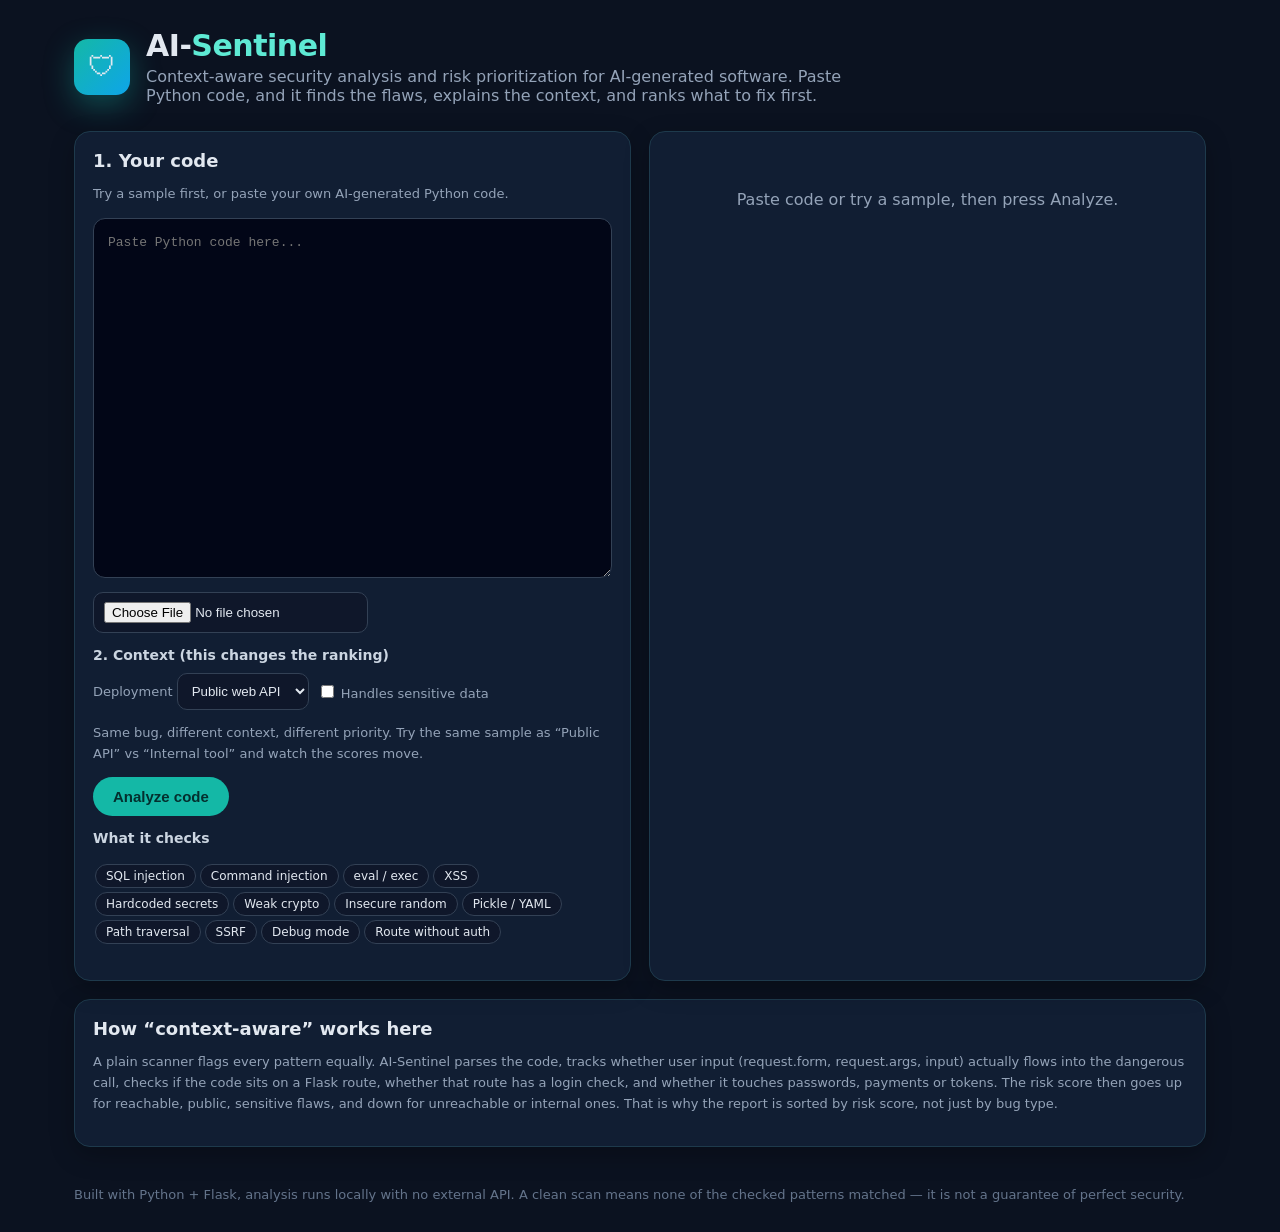
==== templates/index.html @ 087df5a7 "AI-Sentinel: context-aware security analysis and risk prioritization (initial upload)" ====
<!doctype html>
<html lang="en">
<head>
<meta charset="utf-8">
<meta name="viewport" content="width=device-width, initial-scale=1">
<title>AI-Sentinel — Context-Aware Security Analysis</title>
<link rel="stylesheet" href="/static/style.css">
</head>
<body>
<header>
  <div class="logo">🛡</div>
  <div>
    <h1>AI-<span>Sentinel</span></h1>
    <p>Context-aware security analysis and risk prioritization for AI-generated software. Paste Python code, and it finds the flaws, explains the context, and ranks what to fix first.</p>
  </div>
</header>
<div class="wrap">
  <div class="grid">
    <div class="card">
      <h2>1. Your code</h2>
      <p class="hint">Try a sample first, or paste your own AI-generated Python code. <span id="fileName"></span></p>
      <div class="row" id="sampleBtns"></div>
      <textarea id="code" placeholder="Paste Python code here..."></textarea>
      <div class="row">
        <input type="file" id="fileInput" accept=".py,.txt">
      </div>
      <h3>2. Context (this changes the ranking)</h3>
      <div class="row">
        <label>Deployment
          <select id="deployment">
            <option value="public_api">Public web API</option>
            <option value="internal">Internal tool</option>
          </select>
        </label>
        <label><input type="checkbox" id="sensitiveData"> Handles sensitive data</label>
      </div>
      <p class="hint">Same bug, different context, different priority. Try the same sample as “Public API” vs “Internal tool” and watch the scores move.</p>
      <div class="row">
        <button class="primary" id="analyzeBtn">Analyze code</button>
      </div>
      <h3>What it checks</h3>
      <p>
        <span class="pill">SQL injection</span><span class="pill">Command injection</span><span class="pill">eval / exec</span><span class="pill">XSS</span><span class="pill">Hardcoded secrets</span><span class="pill">Weak crypto</span><span class="pill">Insecure random</span><span class="pill">Pickle / YAML</span><span class="pill">Path traversal</span><span class="pill">SSRF</span><span class="pill">Debug mode</span><span class="pill">Route without auth</span>
      </p>
    </div>
    <div class="card" id="results">
      <p class="empty">Paste code or try a sample, then press Analyze.</p>
    </div>
  </div>
  <div class="card" style="margin-top:18px">
    <h2>How “context-aware” works here</h2>
    <p class="hint">A plain scanner flags every pattern equally. AI-Sentinel parses the code, tracks whether user input (request.form, request.args, input) actually flows into the dangerous call, checks if the code sits on a Flask route, whether that route has a login check, and whether it touches passwords, payments or tokens. The risk score then goes up for reachable, public, sensitive flaws, and down for unreachable or internal ones. That is why the report is sorted by risk score, not just by bug type.</p>
  </div>
</div>
<footer>Built with Python + Flask, analysis runs locally with no external API. A clean scan means none of the checked patterns matched — it is not a guarantee of perfect security.</footer>
<script src="/static/app.js"></script>
</body>
</html>
---- static/style.css ----
*{box-sizing:border-box}
body{margin:0;font-family:Inter,system-ui,-apple-system,Segoe UI,Roboto,Arial,sans-serif;background:#0b1220;color:#e2e8f0}
a{color:#5eead4}
header{padding:28px 24px 10px;max-width:1180px;margin:0 auto;display:flex;gap:16px;align-items:center;flex-wrap:wrap}
.logo{width:56px;height:56px;border-radius:14px;background:linear-gradient(135deg,#14b8a6,#0ea5e9);display:grid;place-items:center;font-size:28px;box-shadow:0 10px 30px rgba(20,184,166,.35)}
header h1{margin:0;font-size:30px;letter-spacing:-.5px}
header h1 span{color:#5eead4}
header p{margin:4px 0 0;color:#94a3b8;max-width:700px}
.wrap{max-width:1180px;margin:0 auto;padding:16px 24px 40px}
.grid{display:grid;grid-template-columns:1fr 1fr;gap:18px}
@media(max-width:900px){.grid{grid-template-columns:1fr}}
.card{background:#111e33;border:1px solid #1e3a4c;border-radius:16px;padding:18px;box-shadow:0 8px 24px rgba(0,0,0,.25)}
.card h2{margin:0 0 10px;font-size:18px}
.card h3{margin:14px 0 6px;font-size:14px;color:#cbd5e1}
textarea{width:100%;min-height:360px;background:#020617;color:#e2e8f0;border:1px solid #334155;border-radius:12px;padding:14px;font-family:ui-monospace,Consolas,monospace;font-size:13px;line-height:1.5;resize:vertical}
textarea:focus{outline:2px solid #14b8a6}
.row{display:flex;gap:8px;flex-wrap:wrap;align-items:center;margin-top:10px}
button,.chip{border:0;border-radius:999px;padding:9px 14px;font-weight:600;cursor:pointer}
.primary{background:#14b8a6;color:#042f2e;font-size:15px;padding:11px 20px}
.primary:hover{background:#2dd4bf}
.secondary{background:#1e293b;color:#e2e8f0;border:1px solid #334155}
.secondary:hover{background:#334155}
select,input[type=file]{background:#0f172a;color:#e2e8f0;border:1px solid #334155;border-radius:10px;padding:9px 10px}
label{font-size:13px;color:#94a3b8}
.score-wrap{display:flex;gap:18px;align-items:center;flex-wrap:wrap}
.ring{width:110px;height:110px;border-radius:50%;display:grid;place-items:center;background:conic-gradient(#14b8a6 var(--p,0%),#1e293b 0);position:relative}
.ring::before{content:"";position:absolute;inset:10px;background:#111e33;border-radius:50%}
.ring b{position:relative;font-size:26px}
.ring small{position:relative;display:block;text-align:center;color:#94a3b8;font-size:11px}
.stats{display:grid;grid-template-columns:repeat(4,1fr);gap:10px;margin-top:14px}
.stat{background:#0f172a;border:1px solid #1e293b;border-radius:12px;padding:12px;text-align:center}
.stat b{display:block;font-size:22px}
.stat span{font-size:12px;color:#94a3b8}
.crit b{color:#f87171}.high b{color:#fb923c}.med b{color:#facc15}.low b{color:#4ade80}
.finding{border:1px solid #334155;border-radius:14px;padding:14px;margin-top:12px;background:#0f172a}
.finding h3{margin:0;font-size:16px}
.badge{display:inline-block;padding:3px 9px;border-radius:999px;font-size:12px;font-weight:700;margin-left:8px}
.Critical{background:#7f1d1d;color:#fecaca}.High{background:#7c2d12;color:#fed7aa}.Medium{background:#713f12;color:#fef08a}.Low{background:#14532d;color:#bbf7d0}
.meta{color:#94a3b8;font-size:13px;margin-top:4px}
pre{background:#020617;border:1px solid #1e293b;border-radius:10px;padding:12px;overflow:auto;font-size:13px;line-height:1.5;white-space:pre-wrap;word-break:break-word}
.why{margin:8px 0 0;padding-left:18px;color:#cbd5e1;font-size:14px}
.why li{margin:3px 0}
.empty{color:#94a3b8;text-align:center;padding:24px}
.hint{font-size:13px;color:#94a3b8;line-height:1.6}
.pill{display:inline-block;background:#0f172a;border:1px solid #334155;border-radius:999px;padding:4px 10px;font-size:12px;margin:2px}
footer{max-width:1180px;margin:0 auto;padding:0 24px 30px;color:#64748b;font-size:13px}
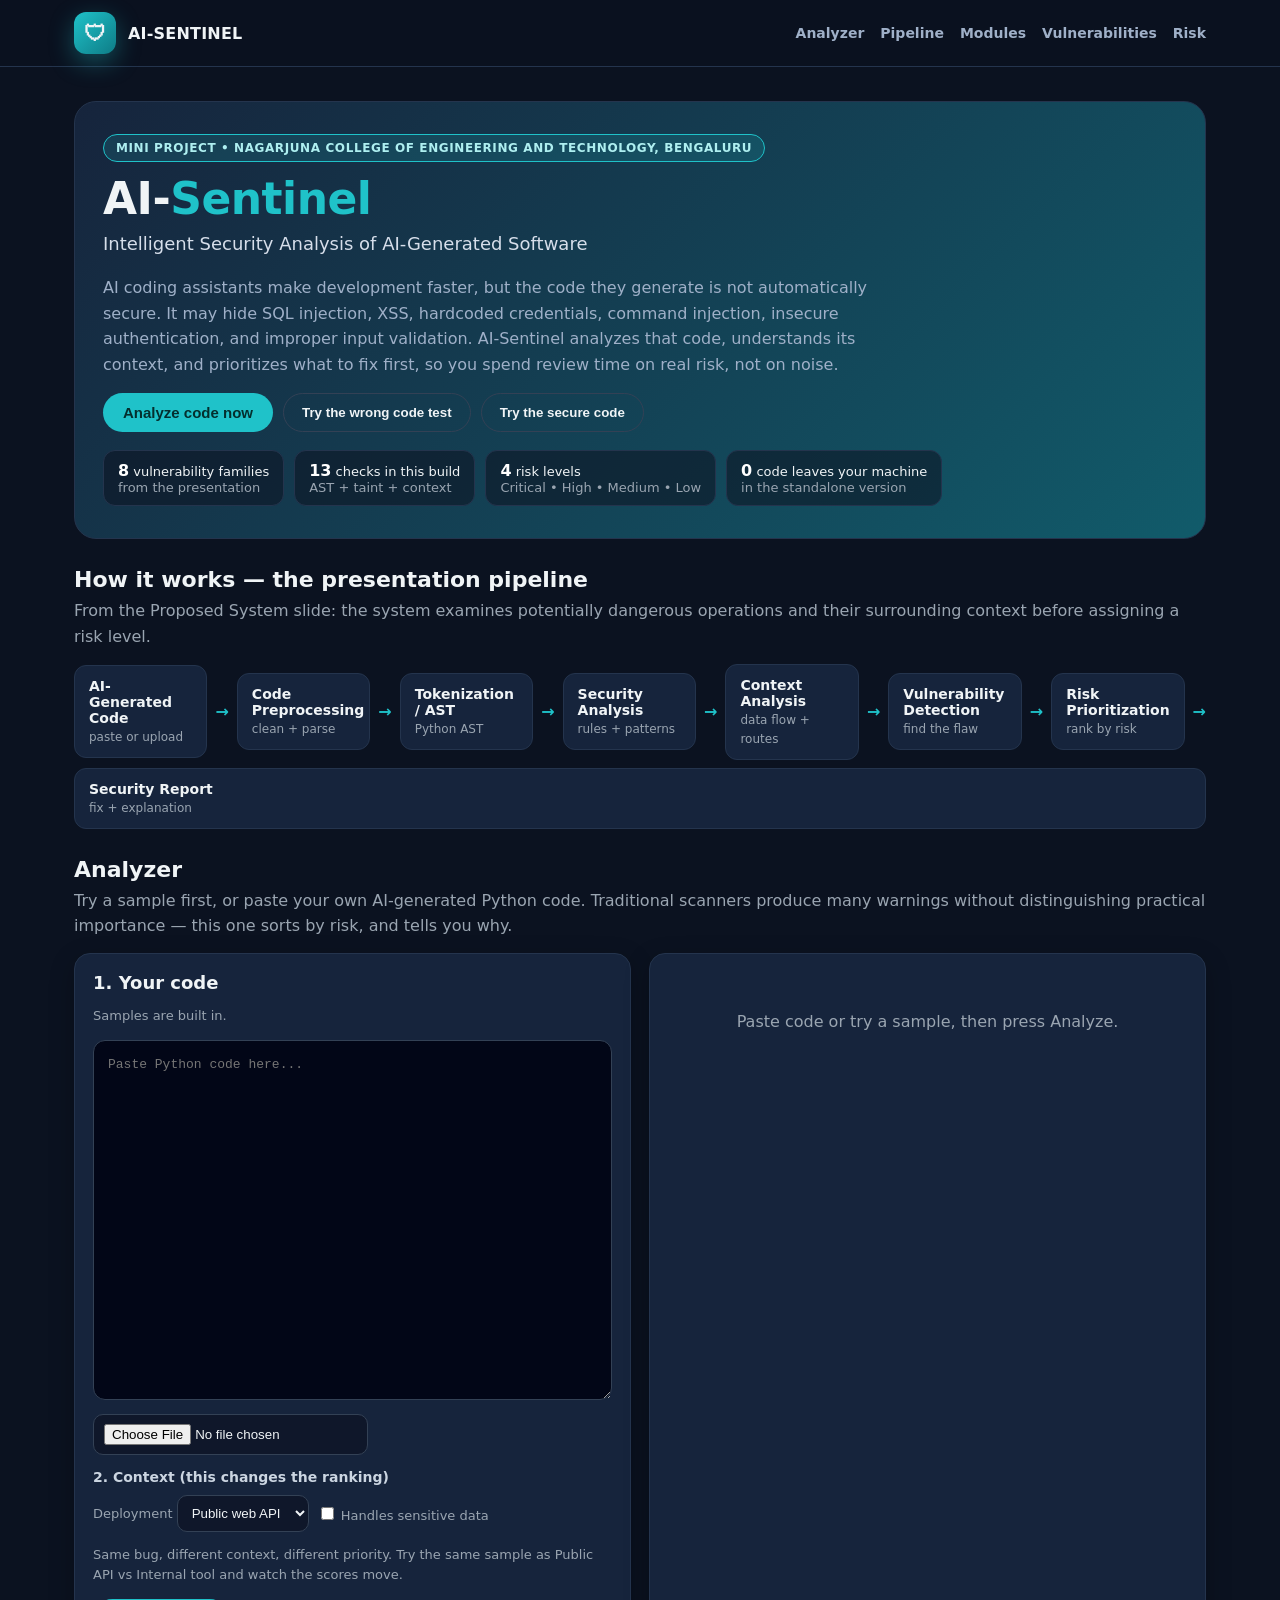
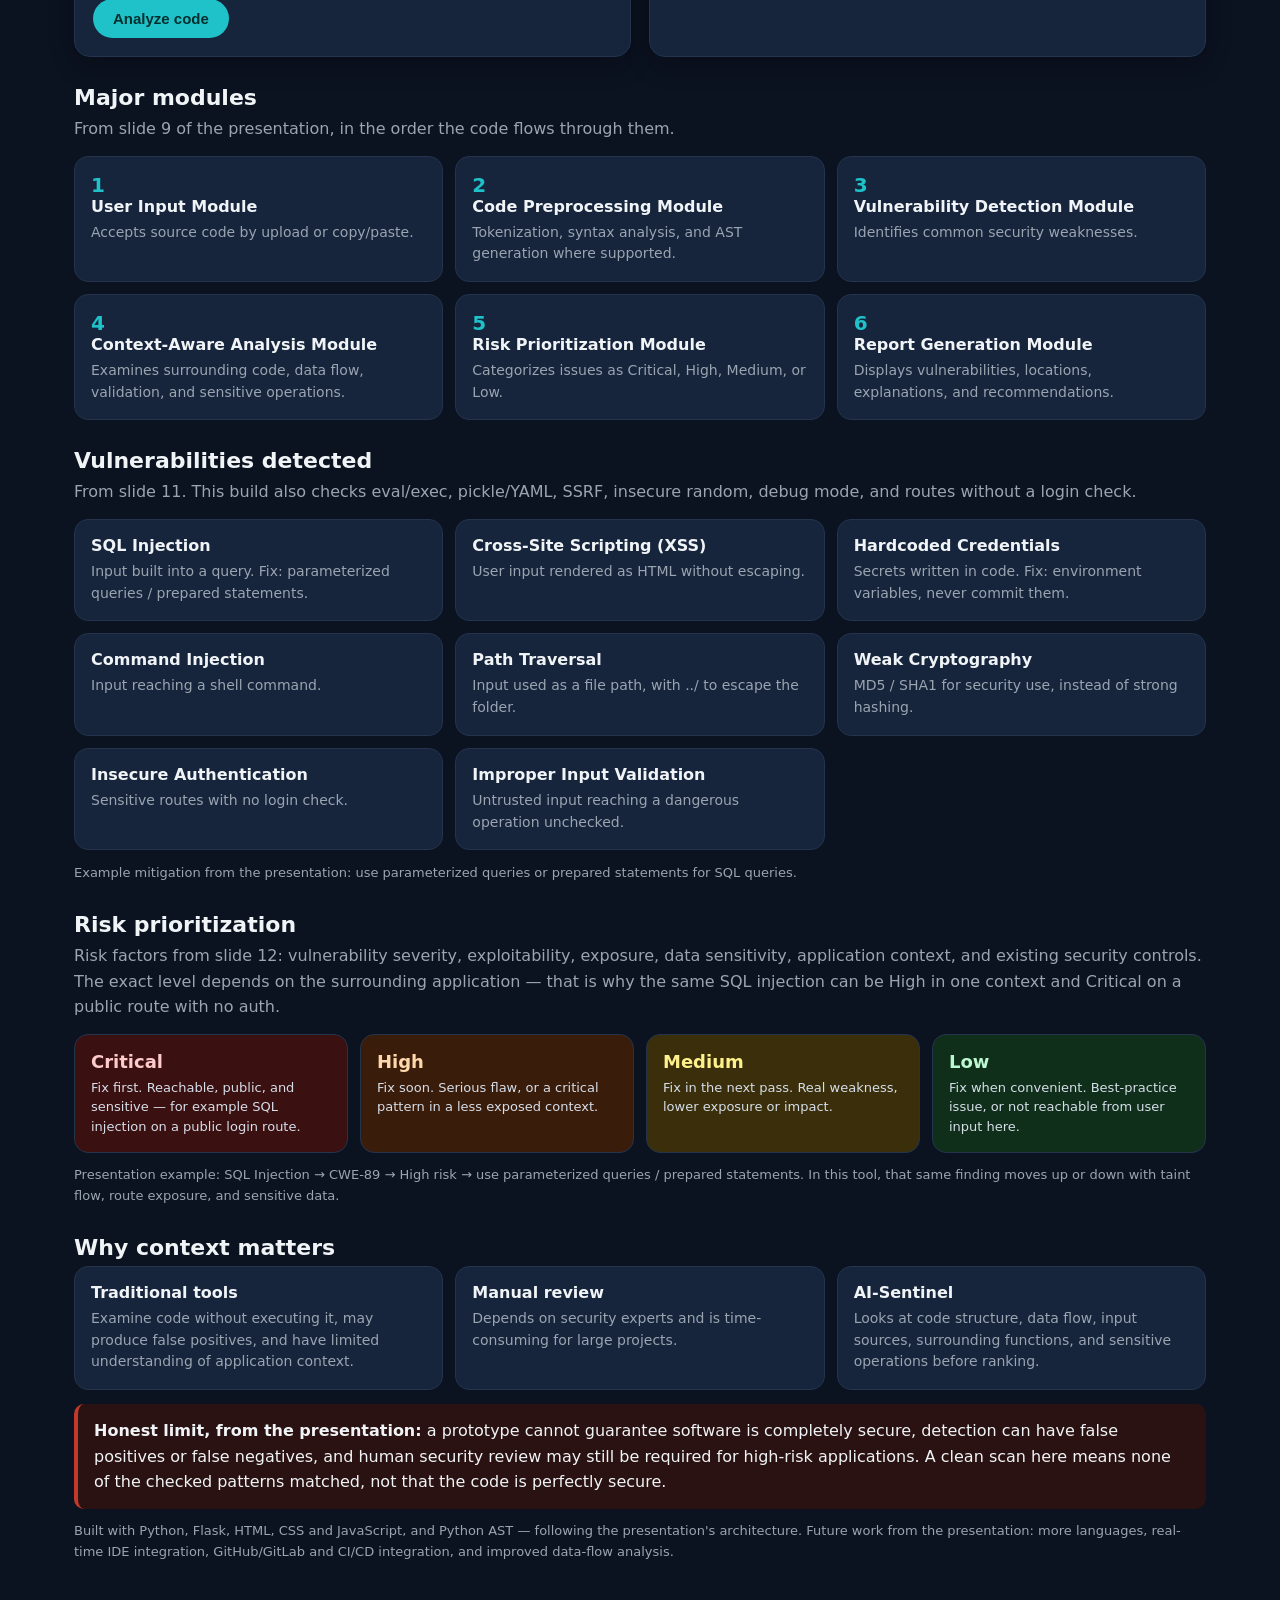
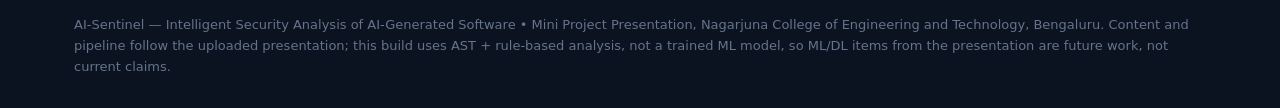
==== commit 0dd8dcf0: "AI-Sentinel: Get corrected code, Analyze fixes, correct + wrong test samples" ====
--- a/templates/index.html
+++ b/templates/index.html
@@ -3,56 +3,139 @@
 <head>
 <meta charset="utf-8">
 <meta name="viewport" content="width=device-width, initial-scale=1">
-<title>AI-Sentinel — Context-Aware Security Analysis</title>
+<title>AI-Sentinel — Intelligent Security Analysis of AI-Generated Software</title>
 <link rel="stylesheet" href="/static/style.css">
 </head>
 <body>
-<header>
-  <div class="logo">🛡</div>
-  <div>
-    <h1>AI-<span>Sentinel</span></h1>
-    <p>Context-aware security analysis and risk prioritization for AI-generated software. Paste Python code, and it finds the flaws, explains the context, and ranks what to fix first.</p>
-  </div>
-</header>
+<div class="topbar"><div class="topbar-inner">
+<div class="brand"><div class="logo">🛡</div> AI-SENTINEL</div>
+<nav><a href="#analyzer">Analyzer</a><a href="#pipeline">Pipeline</a><a href="#modules">Modules</a><a href="#vulnerabilities">Vulnerabilities</a><a href="#risk">Risk</a></nav>
+</div></div>
 <div class="wrap">
-  <div class="grid">
-    <div class="card">
-      <h2>1. Your code</h2>
-      <p class="hint">Try a sample first, or paste your own AI-generated Python code. <span id="fileName"></span></p>
-      <div class="row" id="sampleBtns"></div>
-      <textarea id="code" placeholder="Paste Python code here..."></textarea>
-      <div class="row">
-        <input type="file" id="fileInput" accept=".py,.txt">
-      </div>
-      <h3>2. Context (this changes the ranking)</h3>
-      <div class="row">
-        <label>Deployment
-          <select id="deployment">
-            <option value="public_api">Public web API</option>
-            <option value="internal">Internal tool</option>
-          </select>
-        </label>
-        <label><input type="checkbox" id="sensitiveData"> Handles sensitive data</label>
-      </div>
-      <p class="hint">Same bug, different context, different priority. Try the same sample as “Public API” vs “Internal tool” and watch the scores move.</p>
-      <div class="row">
-        <button class="primary" id="analyzeBtn">Analyze code</button>
-      </div>
-      <h3>What it checks</h3>
-      <p>
-        <span class="pill">SQL injection</span><span class="pill">Command injection</span><span class="pill">eval / exec</span><span class="pill">XSS</span><span class="pill">Hardcoded secrets</span><span class="pill">Weak crypto</span><span class="pill">Insecure random</span><span class="pill">Pickle / YAML</span><span class="pill">Path traversal</span><span class="pill">SSRF</span><span class="pill">Debug mode</span><span class="pill">Route without auth</span>
-      </p>
-    </div>
-    <div class="card" id="results">
-      <p class="empty">Paste code or try a sample, then press Analyze.</p>
-    </div>
-  </div>
-  <div class="card" style="margin-top:18px">
-    <h2>How “context-aware” works here</h2>
-    <p class="hint">A plain scanner flags every pattern equally. AI-Sentinel parses the code, tracks whether user input (request.form, request.args, input) actually flows into the dangerous call, checks if the code sits on a Flask route, whether that route has a login check, and whether it touches passwords, payments or tokens. The risk score then goes up for reachable, public, sensitive flaws, and down for unreachable or internal ones. That is why the report is sorted by risk score, not just by bug type.</p>
-  </div>
+<section class="hero">
+<span class="eyebrow">Mini Project • Nagarjuna College of Engineering and Technology, Bengaluru</span>
+<h1>AI-<span>Sentinel</span></h1>
+<p class="lead">Intelligent Security Analysis of AI-Generated Software</p>
+<p>AI coding assistants make development faster, but the code they generate is not automatically secure. It may hide SQL injection, XSS, hardcoded credentials, command injection, insecure authentication, and improper input validation. AI-Sentinel analyzes that code, understands its context, and prioritizes what to fix first, so you spend review time on real risk, not on noise.</p>
+<div class="hero-cta">
+<button class="primary" onclick="document.getElementById('analyzer').scrollIntoView({behavior:'smooth'})">Analyze code now</button>
+<button class="ghost" onclick="loadSample('wrong_code_for_testing.py')">Try the wrong code test</button>
+<button class="ghost" onclick="loadSample('secure_example.py')">Try the secure code</button>
 </div>
-<footer>Built with Python + Flask, analysis runs locally with no external API. A clean scan means none of the checked patterns matched — it is not a guarantee of perfect security.</footer>
+<div class="kpis">
+<div class="kpi"><b>8</b> vulnerability families<br><span style="color:#9AA5B1">from the presentation</span></div>
+<div class="kpi"><b>13</b> checks in this build<br><span style="color:#9AA5B1">AST + taint + context</span></div>
+<div class="kpi"><b>4</b> risk levels<br><span style="color:#9AA5B1">Critical • High • Medium • Low</span></div>
+<div class="kpi"><b>0</b> code leaves your machine<br><span style="color:#9AA5B1">in the standalone version</span></div>
+</div>
+</section>
+
+<section class="section" id="pipeline">
+<h2>How it works — the presentation pipeline</h2>
+<p class="sub">From the Proposed System slide: the system examines potentially dangerous operations and their surrounding context before assigning a risk level.</p>
+<div class="pipeline">
+<div class="pipe"><b>AI-Generated Code</b><span>paste or upload</span></div><span class="arrow">→</span>
+<div class="pipe"><b>Code Preprocessing</b><span>clean + parse</span></div><span class="arrow">→</span>
+<div class="pipe"><b>Tokenization / AST</b><span>Python AST</span></div><span class="arrow">→</span>
+<div class="pipe"><b>Security Analysis</b><span>rules + patterns</span></div><span class="arrow">→</span>
+<div class="pipe"><b>Context Analysis</b><span>data flow + routes</span></div><span class="arrow">→</span>
+<div class="pipe"><b>Vulnerability Detection</b><span>find the flaw</span></div><span class="arrow">→</span>
+<div class="pipe"><b>Risk Prioritization</b><span>rank by risk</span></div><span class="arrow">→</span>
+<div class="pipe"><b>Security Report</b><span>fix + explanation</span></div>
+</div>
+</section>
+
+<section class="section" id="analyzer">
+<h2>Analyzer</h2>
+<p class="sub">Try a sample first, or paste your own AI-generated Python code. Traditional scanners produce many warnings without distinguishing practical importance — this one sorts by risk, and tells you why.</p>
+<div class="grid">
+<div class="card">
+<h2>1. Your code</h2>
+<p class="hint">Samples are built in. <span id="fileName"></span></p>
+<div class="row" id="sampleBtns"></div>
+<textarea id="code" placeholder="Paste Python code here..."></textarea>
+<div class="row"><input type="file" id="fileInput" accept=".py,.txt"></div>
+<h3>2. Context (this changes the ranking)</h3>
+<div class="row">
+<label>Deployment <select id="deployment"><option value="public_api">Public web API</option><option value="internal">Internal tool</option></select></label>
+<label><input type="checkbox" id="sensitiveData"> Handles sensitive data</label>
+</div>
+<p class="hint">Same bug, different context, different priority. Try the same sample as Public API vs Internal tool and watch the scores move.</p>
+<div class="row"><button class="primary" id="analyzeBtn">Analyze code</button></div>
+</div>
+<div class="card" id="results"><p class="empty">Paste code or try a sample, then press Analyze.</p></div>
+</div>
+</section>
+
+<section class="section" id="correctedSection" style="display:none">
+<div class="card">
+<h2>Corrected code — for the errors above</h2>
+<p class="hint" id="correctedSummary"></p>
+<h3>What was changed</h3>
+<ul class="why" id="correctedChanges"></ul>
+<pre id="correctedCode"></pre>
+<div class="row">
+<button class="primary" id="copyFixedBtn">Copy corrected code</button>
+<button class="secondary" id="downloadFixedBtn">Download corrected .py</button>
+<button class="secondary" id="useFixedBtn">Use this code and re-analyze</button>
+</div>
+<p class="hint">Review the corrected code before using it. Operations that cannot be made safe automatically are restricted or removed, and some routes may need your own allowlisted logic to work exactly as before.</p>
+</div>
+</section>
+
+<section class="section" id="modules">
+<h2>Major modules</h2>
+<p class="sub">From slide 9 of the presentation, in the order the code flows through them.</p>
+<div class="tiles">
+<div class="tile"><span class="num">1</span><b>User Input Module</b><p>Accepts source code by upload or copy/paste.</p></div>
+<div class="tile"><span class="num">2</span><b>Code Preprocessing Module</b><p>Tokenization, syntax analysis, and AST generation where supported.</p></div>
+<div class="tile"><span class="num">3</span><b>Vulnerability Detection Module</b><p>Identifies common security weaknesses.</p></div>
+<div class="tile"><span class="num">4</span><b>Context-Aware Analysis Module</b><p>Examines surrounding code, data flow, validation, and sensitive operations.</p></div>
+<div class="tile"><span class="num">5</span><b>Risk Prioritization Module</b><p>Categorizes issues as Critical, High, Medium, or Low.</p></div>
+<div class="tile"><span class="num">6</span><b>Report Generation Module</b><p>Displays vulnerabilities, locations, explanations, and recommendations.</p></div>
+</div>
+</section>
+
+<section class="section" id="vulnerabilities">
+<h2>Vulnerabilities detected</h2>
+<p class="sub">From slide 11. This build also checks eval/exec, pickle/YAML, SSRF, insecure random, debug mode, and routes without a login check.</p>
+<div class="tiles">
+<div class="tile"><b>SQL Injection</b><p>Input built into a query. Fix: parameterized queries / prepared statements.</p></div>
+<div class="tile"><b>Cross-Site Scripting (XSS)</b><p>User input rendered as HTML without escaping.</p></div>
+<div class="tile"><b>Hardcoded Credentials</b><p>Secrets written in code. Fix: environment variables, never commit them.</p></div>
+<div class="tile"><b>Command Injection</b><p>Input reaching a shell command.</p></div>
+<div class="tile"><b>Path Traversal</b><p>Input used as a file path, with ../ to escape the folder.</p></div>
+<div class="tile"><b>Weak Cryptography</b><p>MD5 / SHA1 for security use, instead of strong hashing.</p></div>
+<div class="tile"><b>Insecure Authentication</b><p>Sensitive routes with no login check.</p></div>
+<div class="tile"><b>Improper Input Validation</b><p>Untrusted input reaching a dangerous operation unchecked.</p></div>
+</div>
+<p class="hint">Example mitigation from the presentation: use parameterized queries or prepared statements for SQL queries.</p>
+</section>
+
+<section class="section" id="risk">
+<h2>Risk prioritization</h2>
+<p class="sub">Risk factors from slide 12: vulnerability severity, exploitability, exposure, data sensitivity, application context, and existing security controls. The exact level depends on the surrounding application — that is why the same SQL injection can be High in one context and Critical on a public route with no auth.</p>
+<div class="risk-grid">
+<div class="risk Critical"><b>Critical</b><p>Fix first. Reachable, public, and sensitive — for example SQL injection on a public login route.</p></div>
+<div class="risk High"><b>High</b><p>Fix soon. Serious flaw, or a critical pattern in a less exposed context.</p></div>
+<div class="risk Medium"><b>Medium</b><p>Fix in the next pass. Real weakness, lower exposure or impact.</p></div>
+<div class="risk Low"><b>Low</b><p>Fix when convenient. Best-practice issue, or not reachable from user input here.</p></div>
+</div>
+<p class="hint" style="margin-top:12px">Presentation example: SQL Injection → CWE-89 → High risk → use parameterized queries / prepared statements. In this tool, that same finding moves up or down with taint flow, route exposure, and sensitive data.</p>
+</section>
+
+<section class="section">
+<h2>Why context matters</h2>
+<div class="tiles">
+<div class="tile"><b>Traditional tools</b><p>Examine code without executing it, may produce false positives, and have limited understanding of application context.</p></div>
+<div class="tile"><b>Manual review</b><p>Depends on security experts and is time-consuming for large projects.</p></div>
+<div class="tile"><b>AI-Sentinel</b><p>Looks at code structure, data flow, input sources, surrounding functions, and sensitive operations before ranking.</p></div>
+</div>
+<div class="note" style="margin-top:14px"><b>Honest limit, from the presentation:</b> a prototype cannot guarantee software is completely secure, detection can have false positives or false negatives, and human security review may still be required for high-risk applications. A clean scan here means none of the checked patterns matched, not that the code is perfectly secure.</div>
+<p class="hint" style="margin-top:12px">Built with Python, Flask, HTML, CSS and JavaScript, and Python AST — following the presentation's architecture. Future work from the presentation: more languages, real-time IDE integration, GitHub/GitLab and CI/CD integration, and improved data-flow analysis.</p>
+</section>
+</div>
+<footer>AI-Sentinel — Intelligent Security Analysis of AI-Generated Software • Mini Project Presentation, Nagarjuna College of Engineering and Technology, Bengaluru. Content and pipeline follow the uploaded presentation; this build uses AST + rule-based analysis, not a trained ML model, so ML/DL items from the presentation are future work, not current claims.</footer>
 <script src="/static/app.js"></script>
 </body>
 </html>
--- a/static/style.css
+++ b/static/style.css
@@ -1,46 +1,82 @@
 *{box-sizing:border-box}
-body{margin:0;font-family:Inter,system-ui,-apple-system,Segoe UI,Roboto,Arial,sans-serif;background:#0b1220;color:#e2e8f0}
-a{color:#5eead4}
-header{padding:28px 24px 10px;max-width:1180px;margin:0 auto;display:flex;gap:16px;align-items:center;flex-wrap:wrap}
-.logo{width:56px;height:56px;border-radius:14px;background:linear-gradient(135deg,#14b8a6,#0ea5e9);display:grid;place-items:center;font-size:28px;box-shadow:0 10px 30px rgba(20,184,166,.35)}
-header h1{margin:0;font-size:30px;letter-spacing:-.5px}
-header h1 span{color:#5eead4}
-header p{margin:4px 0 0;color:#94a3b8;max-width:700px}
+:root{--bg:#0B1220;--panel:#16243C;--panel2:#0f172a;--line:#24344d;--teal:#1FC2C9;--teal2:#0E7C86;--text:#F0F4F6;--muted:#9AA5B1;--muted2:#9FB0C8}
+body{margin:0;font-family:Inter,system-ui,-apple-system,Segoe UI,Roboto,Arial,sans-serif;background:var(--bg);color:var(--text)}
+a{color:var(--teal)}
+.topbar{position:sticky;top:0;z-index:10;background:rgba(11,18,32,.92);backdrop-filter:blur(8px);border-bottom:1px solid var(--line)}
+.topbar-inner{max-width:1180px;margin:0 auto;padding:12px 24px;display:flex;gap:18px;align-items:center;flex-wrap:wrap}
+.brand{display:flex;gap:12px;align-items:center;font-weight:800;letter-spacing:.2px}
+.logo{width:42px;height:42px;border-radius:12px;background:linear-gradient(135deg,#1FC2C9,#0E7C86);display:grid;place-items:center;font-size:22px;box-shadow:0 8px 24px rgba(31,194,201,.35)}
+.topbar nav{margin-left:auto;display:flex;gap:16px;flex-wrap:wrap}
+.topbar nav a{color:var(--muted2);text-decoration:none;font-size:14px;font-weight:600}
+.topbar nav a:hover{color:var(--teal)}
 .wrap{max-width:1180px;margin:0 auto;padding:16px 24px 40px}
+.hero{background:linear-gradient(135deg,#16243C,#0E7C86 160%);border:1px solid var(--line);border-radius:22px;padding:32px 28px;margin:18px 0}
+.eyebrow{display:inline-block;background:rgba(31,194,201,.15);border:1px solid #1FC2C9;color:#AEEFF0;border-radius:999px;padding:6px 12px;font-size:12px;font-weight:700;letter-spacing:.6px;text-transform:uppercase}
+.hero h1{margin:14px 0 6px;font-size:44px;line-height:1.05;letter-spacing:-.5px}
+.hero h1 span{color:#1FC2C9}
+.hero p.lead{font-size:18px;line-height:1.6;color:#D6DEEA;max-width:820px;margin:8px 0}
+.hero p{color:var(--muted2);line-height:1.6;max-width:820px}
+.hero-cta{display:flex;gap:10px;flex-wrap:wrap;margin-top:16px}
+button,.chip{border:0;border-radius:999px;padding:9px 14px;font-weight:600;cursor:pointer}
+.primary{background:#1FC2C9;color:#042f2e;font-size:15px;padding:11px 20px}
+.primary:hover{background:#5eead4}
+.secondary{background:#1e293b;color:var(--text);border:1px solid #334155}
+.secondary:hover{background:#334155}
+.ghost{background:transparent;color:var(--text);border:1px solid #334155;padding:11px 18px}
+.kpis{display:flex;gap:10px;flex-wrap:wrap;margin-top:18px}
+.kpi{background:rgba(11,18,32,.55);border:1px solid var(--line);border-radius:12px;padding:10px 14px;font-size:13px}
+.kpi b{color:#fff;font-size:16px}
+.section{margin-top:28px}
+.section h2{margin:0 0 6px;font-size:22px}
+.section p.sub{margin:0 0 14px;color:var(--muted);line-height:1.6}
+.pipeline{display:flex;gap:8px;flex-wrap:wrap;align-items:center}
+.pipe{background:var(--panel);border:1px solid var(--line);border-radius:12px;padding:12px 14px;flex:1;min-width:130px}
+.pipe b{display:block;font-size:14px}
+.pipe span{font-size:12px;color:var(--muted)}
+.arrow{color:var(--teal);font-weight:800}
 .grid{display:grid;grid-template-columns:1fr 1fr;gap:18px}
-@media(max-width:900px){.grid{grid-template-columns:1fr}}
-.card{background:#111e33;border:1px solid #1e3a4c;border-radius:16px;padding:18px;box-shadow:0 8px 24px rgba(0,0,0,.25)}
+@media(max-width:900px){.grid{grid-template-columns:1fr}.hero h1{font-size:34px}}
+.card{background:var(--panel);border:1px solid var(--line);border-radius:16px;padding:18px;box-shadow:0 8px 24px rgba(0,0,0,.25)}
 .card h2{margin:0 0 10px;font-size:18px}
 .card h3{margin:14px 0 6px;font-size:14px;color:#cbd5e1}
-textarea{width:100%;min-height:360px;background:#020617;color:#e2e8f0;border:1px solid #334155;border-radius:12px;padding:14px;font-family:ui-monospace,Consolas,monospace;font-size:13px;line-height:1.5;resize:vertical}
-textarea:focus{outline:2px solid #14b8a6}
+textarea{width:100%;min-height:360px;background:#020617;color:var(--text);border:1px solid #334155;border-radius:12px;padding:14px;font-family:ui-monospace,Consolas,monospace;font-size:13px;line-height:1.5;resize:vertical}
+textarea:focus{outline:2px solid #1FC2C9}
 .row{display:flex;gap:8px;flex-wrap:wrap;align-items:center;margin-top:10px}
-button,.chip{border:0;border-radius:999px;padding:9px 14px;font-weight:600;cursor:pointer}
-.primary{background:#14b8a6;color:#042f2e;font-size:15px;padding:11px 20px}
-.primary:hover{background:#2dd4bf}
-.secondary{background:#1e293b;color:#e2e8f0;border:1px solid #334155}
-.secondary:hover{background:#334155}
-select,input[type=file]{background:#0f172a;color:#e2e8f0;border:1px solid #334155;border-radius:10px;padding:9px 10px}
-label{font-size:13px;color:#94a3b8}
+select,input[type=file]{background:#0f172a;color:var(--text);border:1px solid #334155;border-radius:10px;padding:9px 10px}
+label{font-size:13px;color:var(--muted)}
+.tiles{display:grid;grid-template-columns:repeat(3,1fr);gap:12px}
+@media(max-width:900px){.tiles{grid-template-columns:1fr 1fr}}
+@media(max-width:560px){.tiles{grid-template-columns:1fr}}
+.tile{background:var(--panel);border:1px solid var(--line);border-radius:14px;padding:16px}
+.tile b{display:block;margin-bottom:6px}
+.tile p{margin:0;color:var(--muted);font-size:14px;line-height:1.55}
+.tile .num{color:var(--teal);font-size:20px;font-weight:800}
+.risk-grid{display:grid;grid-template-columns:repeat(4,1fr);gap:12px}
+@media(max-width:900px){.risk-grid{grid-template-columns:1fr 1fr}}
+.risk{border-radius:14px;padding:16px;border:1px solid var(--line)}
+.risk.Critical{background:#3a1010}.risk.High{background:#3a1c0a}.risk.Medium{background:#3a2f0a}.risk.Low{background:#0f2f1a}
+.risk b{font-size:18px}
+.risk p{margin:6px 0 0;color:#D6DEEA;font-size:13px;line-height:1.5}
 .score-wrap{display:flex;gap:18px;align-items:center;flex-wrap:wrap}
-.ring{width:110px;height:110px;border-radius:50%;display:grid;place-items:center;background:conic-gradient(#14b8a6 var(--p,0%),#1e293b 0);position:relative}
-.ring::before{content:"";position:absolute;inset:10px;background:#111e33;border-radius:50%}
+.ring{width:110px;height:110px;border-radius:50%;display:grid;place-items:center;background:conic-gradient(#1FC2C9 var(--p,0%),#1e293b 0);position:relative}
+.ring::before{content:"";position:absolute;inset:10px;background:var(--panel);border-radius:50%}
 .ring b{position:relative;font-size:26px}
-.ring small{position:relative;display:block;text-align:center;color:#94a3b8;font-size:11px}
+.ring small{position:relative;display:block;text-align:center;color:var(--muted);font-size:11px}
 .stats{display:grid;grid-template-columns:repeat(4,1fr);gap:10px;margin-top:14px}
-.stat{background:#0f172a;border:1px solid #1e293b;border-radius:12px;padding:12px;text-align:center}
+.stat{background:#0f172a;border:1px solid var(--line);border-radius:12px;padding:12px;text-align:center}
 .stat b{display:block;font-size:22px}
-.stat span{font-size:12px;color:#94a3b8}
+.stat span{font-size:12px;color:var(--muted)}
 .crit b{color:#f87171}.high b{color:#fb923c}.med b{color:#facc15}.low b{color:#4ade80}
 .finding{border:1px solid #334155;border-radius:14px;padding:14px;margin-top:12px;background:#0f172a}
 .finding h3{margin:0;font-size:16px}
 .badge{display:inline-block;padding:3px 9px;border-radius:999px;font-size:12px;font-weight:700;margin-left:8px}
 .Critical{background:#7f1d1d;color:#fecaca}.High{background:#7c2d12;color:#fed7aa}.Medium{background:#713f12;color:#fef08a}.Low{background:#14532d;color:#bbf7d0}
-.meta{color:#94a3b8;font-size:13px;margin-top:4px}
+.meta{color:var(--muted);font-size:13px;margin-top:4px}
 pre{background:#020617;border:1px solid #1e293b;border-radius:10px;padding:12px;overflow:auto;font-size:13px;line-height:1.5;white-space:pre-wrap;word-break:break-word}
 .why{margin:8px 0 0;padding-left:18px;color:#cbd5e1;font-size:14px}
 .why li{margin:3px 0}
-.empty{color:#94a3b8;text-align:center;padding:24px}
-.hint{font-size:13px;color:#94a3b8;line-height:1.6}
+.empty{color:var(--muted);text-align:center;padding:24px}
+.hint{font-size:13px;color:var(--muted);line-height:1.6}
 .pill{display:inline-block;background:#0f172a;border:1px solid #334155;border-radius:999px;padding:4px 10px;font-size:12px;margin:2px}
-footer{max-width:1180px;margin:0 auto;padding:0 24px 30px;color:#64748b;font-size:13px}
+.note{border-left:4px solid #C0392B;background:#2a1212;border-radius:10px;padding:14px 16px;line-height:1.6}
+footer{max-width:1180px;margin:0 auto;padding:0 24px 30px;color:#64748b;font-size:13px;line-height:1.6}
